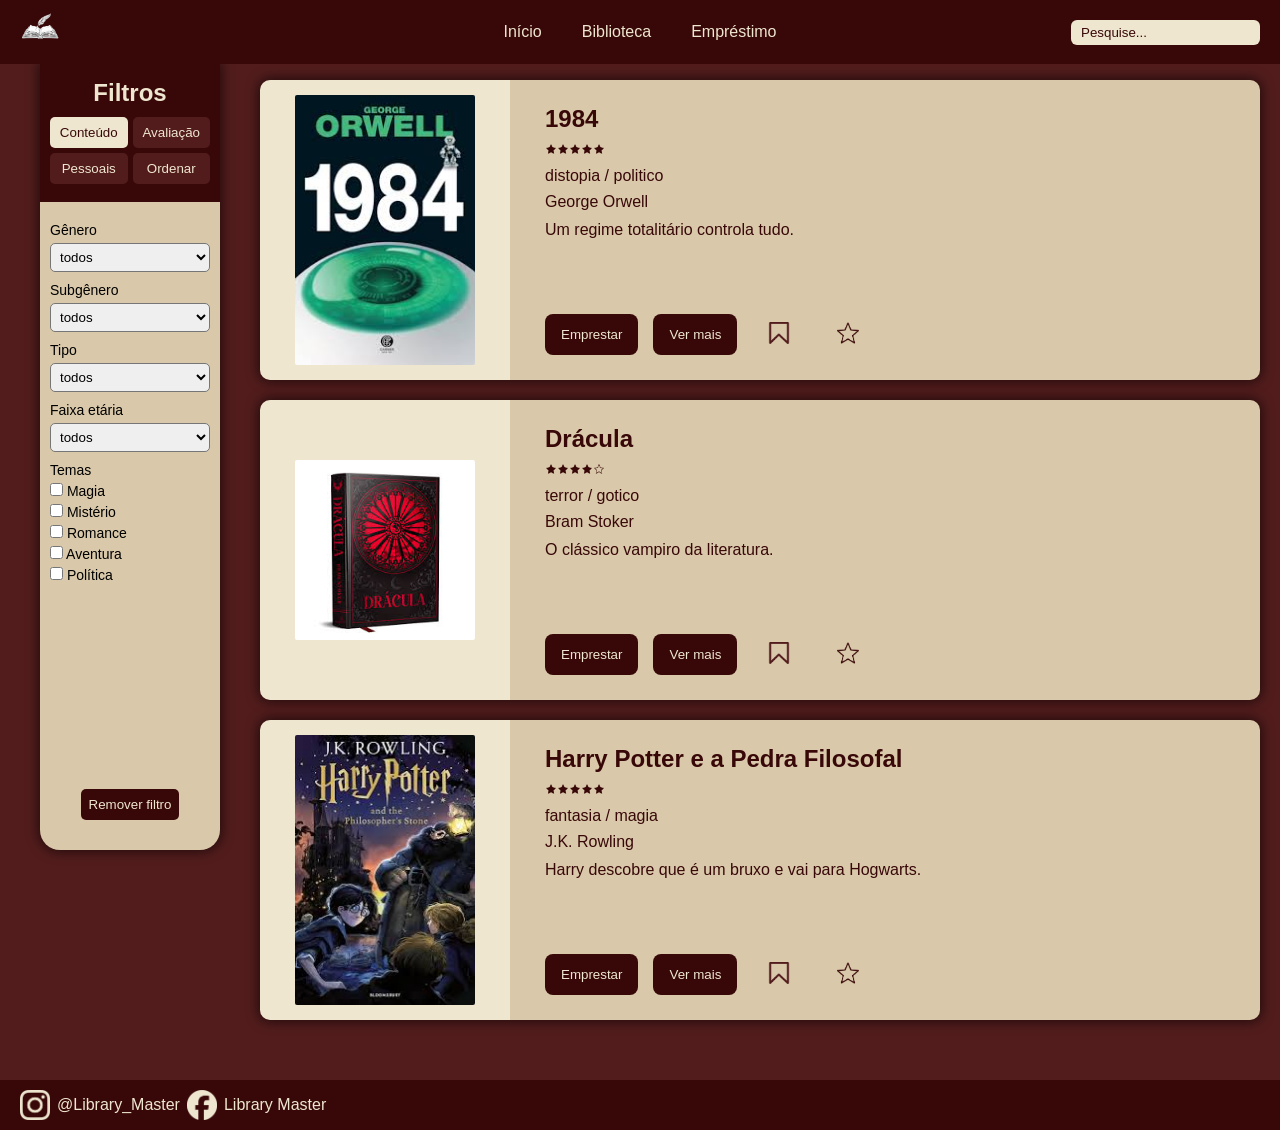
==== biblioteca.html @ 1b99ee67 "ver mais" ====
<!doctype html>
<html lang="pt-br">
  <head>
    <meta charset="UTF-8" />
    <meta name="viewport" content="width=device-width, initial-scale=1.0" />
    <title>Library Master</title>
    <link rel="stylesheet" href="estilo/style.css" />
    <link rel="stylesheet" href="estilo/bib_style.css" />
  </head>
  <body>
    <header id="cab">
      <nav id="hotbar">
        <div>
          <img
            src="imagens/logo_oficial-removebg-preview.png"
            alt="Nossa Logo"
            id="logo"
          />
        </div>
        <div id="menu">
          <a href="index.html">Início</a>
          <a href="biblioteca.html">Biblioteca</a>
          <a href="emprestimo.html">Empréstimo</a>
        </div>

        <input type="search" placeholder="Pesquise..." id="pesq" />
      </nav>
    </header>

    <main>
      <aside id="filter">
        <div id="nav-fil">
          <h2>Filtros</h2>

          <div class="tabs">
            <button class="tab active" data-tab="conteudo">Conteúdo</button>
            <button class="tab" data-tab="avaliacao">Avaliação</button>
            <button class="tab" data-tab="pessoais">Pessoais</button>
            <button class="tab" data-tab="ordenacao">Ordenar</button>
          </div>
        </div>

        <div class="conteudo-abas">
          <!-- CONTEÚDO -->
          <div class="aba active" id="conteudo">
            <label for="filtro" style="color: 380809">Gênero</label>
            <select name="filtro" id="filtro">
              <option value="">todos</option>
              <option value="fantasia">Fantasia</option>
              <option value="ficcao-cientifica">Ficção Científica</option>
              <option value="romance">Romance</option>
              <option value="misterio">Mistério</option>
              <option value="terror">Terror</option>
              <option value="aventura">Aventura</option>
              <option value="drama">Drama</option>
              <option value="suspense">Suspense</option>
              <option value="biografia">Biografia</option>
              <option value="historico">Histórico</option>
              <option value="poesia">Poesia</option>
              <option value="autoajuda">Autoajuda</option>
              <option value="distopia">Distopia</option>
              <option value="acao">Ação</option>
              <option value="infantil">Infantil</option>
              <option value="classicos">Clássicos</option>
            </select>

            <label>Subgênero</label>
            <select id="sgen">
              <option value="">todos</option>
              <option value="magia">Magia</option>
              <option value="politico">Político</option>
              <option value="gotico">Gótico</option>
              <option value="romance">Romance</option>
              <option value="aventura">Aventura</option>
              <option value="suspense">Suspense</option>
              <option value="drama">Drama</option>
            </select>

            <label>Tipo</label>
            <select id="tipo">
              <option value="">todos</option>
              <option value="serie">Série</option>
              <option value="livro unico">Livro único</option>
            </select>

            <label>Faixa etária</label>
            <select id="Fet">
              <option value="">todos</option>
              <option value="infantil">Infantil</option>
              <option value="juvenil">Juvenil</option>
              <option value="adulto">Adulto</option>
            </select>

            <label>Temas</label>
            <div class="checkbox-group" id="tema">
              <label><input type="checkbox" value="magia" /> Magia</label>
              <label><input type="checkbox" value="mistério" /> Mistério</label>
              <label><input type="checkbox" value="romance" /> Romance</label>
              <label><input type="checkbox" value="aventura" /> Aventura</label>
              <label><input type="checkbox" value="politica" /> Política</label>
            </div>
          </div>

          <!-- AVALIAÇÃO -->
          <div class="aba" id="avaliacao">
            <label>Nota mínima</label>
            <select id="nota">
              <option value="0">todos</option>
              <option value="1">1+</option>
              <option value="2">2+</option>
              <option value="3">3+</option>
              <option value="4">4+</option>
            </select>

            <label>Popularidade</label>
            <select id="pop">
              <option value="">padrão</option>
              <option value="popular">Mais populares</option>
              <option value="avaliados">Mais avaliados</option>
            </select>
          </div>

          <!-- PESSOAIS -->
          <div class="aba" id="pessoais">
            <label><input type="checkbox" value="lido" /> Já lidos</label>
            <label><input type="checkbox" value="quero" /> Quero ler</label>
            <label><input type="checkbox" value="lendo" /> Lendo agora</label>
            <label><input type="checkbox" value="favorito" /> Favoritos</label>
          </div>

          <!-- ORDENAÇÃO -->
          <div class="aba" id="ordenacao">
            <label>Ordenar por</label>
            <select id="ord">
              <option value="az">A-Z</option>
              <option value="nota">Maior nota</option>
              <option value="recente">Mais recentes</option>
            </select>
          </div>

          <div id="botoes">
            <button id="dlt">Remover filtro</button>
          </div>
        </div>
      </aside>

      <section id="book">
        <!-- <div class="book">
          <div class="imagem">
            <img
              src="imagens/harrypoter-capa.jpg"
              alt="capa do livro harry potter"
            />
          </div>
          <div class="info">
            <div class="cab-b">
              <h2 class="titulo">Harry Potter e a Pedra Filosofal</h2>
              <div id="stars">
                <img src="imagens/star-cheia-removebg-preview.png" alt="estrela cheia">
                <img src="imagens/star-cheia-removebg-preview.png" alt="estrela cheia">
                <img src="imagens/star-cheia-removebg-preview.png" alt="estrela cheia">
                <img src="imagens/star-cheia-removebg-preview.png" alt="estrela cheia">
                <img src="imagens/star-cheia-removebg-preview.png" alt="estrela cheia">
              </div>
              <p class="genero">Fantasia / Aventura</p>
              <p class="autor">J. R. R. Tolkien</p>
              <p class="sobre">
                Harry Potter vive uma infância difícil com os tios até
                descobrir, aos 11 anos, que é um bruxo. Ao entrar em Hogwarts,
                conhece um mundo cheio de magia, criaturas fantásticas e
                mistérios. Ao lado de seus amigos Ron e Hermione, ele aprende
                feitiços, enfrenta desafios e começa a investigar o segredo da
                Pedra Filosofal, um objeto poderoso cobiçado por forças
                sombrias. Durante essa jornada, Harry também descobre pistas
                sobre seus pais e sobre sua ligação com o terrível Voldemort.
              </p>
            </div>
            <div class="btn-info">
              <button class="emprestar">Emprestar</button>
              <button class="ver-mais">Ver mais</button>
            </div>
          </div>
        </div>

        <div class="book">
          <div class="imagem"></div>
          <div class="info">
            <div class="cab-b">
              <h2 class="titulo"></h2>
              <p class="genero"></p>
              <p class="autor"></p>
              <p class="sobre"></p>
            </div>
            <div class="btn-info">
              <button class="emprestar">Emprestar</button>
              <button class="ver-mais">Ver mais</button>
            </div>
          </div>
        </div>
        
        <div class="book">
          <div class="imagem"></div>
          <div class="info">
            <div class="cab-b">
              <h2 class="titulo"></h2>
              <p class="genero"></p>
              <p class="autor"></p>
              <p class="sobre"></p>
            </div>
            <div class="btn-info">
              <button class="emprestar">Emprestar</button>
              <button class="ver-mais">Ver mais</button>
            </div>
          </div>
        </div>

        <div class="book">
          <div class="imagem"></div>
          <div class="info">
            <div class="cab-b">
              <h2 class="titulo"></h2>
              <p class="genero"></p>
              <p class="autor"></p>
              <p class="sobre"></p>
            </div>
            <div class="btn-info">
              <button class="emprestar">Emprestar</button>
              <button class="ver-mais">Ver mais</button>
            </div>
          </div>
        </div> -->
    
        <!-- div do botão ver mais -->
      </section>
      <div class="vm hidden">
        <div class="espacovm">
  
        </div>
      </div>
    </main>
    <footer id="rod">
      <div id="soc-mid">
        <img
          src="imagens/inst-icon-removebg-preview.png"
          alt="icone instagram"
        />
        <p>@Library_Master</p>
        <img
          src="imagens/face-icon-removebg-preview.png"
          alt="icone facebook"
        />
        <p>Library Master</p>
      </div>
    </footer>
    <script src="JS/script.js"></script>
  </body>
</html>
---- estilo/style.css ----
/* variaveis da paleta de cores*/
:root{
    --fundo: #521C1C;
    --cor2: #380809 ;
    --cor3: #EFE6CF ;
    --cor4: #D9C8A9;
    --fonteprin: 'Open Sans', sans-serif;

}


*{
    padding: 0;
    margin: 0;
    font-family: var(--fonteprin);
    

}

main{
    flex: 1;
}
body{
    background-color: var(--fundo);
    min-height: 100vh;
    display: flex;         
    flex-direction: column; 
    margin: 0;             
}
.hidden{
    display: none;
}

/*rodape e cabeçalho*/
#logo{
    width: 40px;
}

#cab{
    background-color: var(--cor2);

    position: fixed;
    top:0;
    left: 0;
    width: 100%;
    z-index: 1000;
}
#cab #hotbar {
    display: grid;
    grid-template-columns: 1fr auto 1fr;
    align-items: center;
    padding: 10px 20px;

}

#cab #user img{
    width: 35px;
}
#user{
    display: flex;
    align-items: center;
    gap: 8px;
    justify-self: end;
}

#menu{
    display: flex;
    gap: 20px;
    justify-self: center;
}

#cab #hotbar input{
    justify-self: end;
    padding: 5px 10px;
    border-radius: 6px;
    border: none;

    background-color: var(--cor3);
}
#cab #hotbar input::placeholder{
color: var(--cor2);
}

#cab a{
    text-decoration: none; 
    color: var(--cor3); 
    transition: 0.5s;
    padding: 5px 10px;
    border-radius: 5px;
}

#cab a:hover{
    color: var(--cor2);
    background-color: var(--cor3);
}

#rod{
padding: 10px 20px;
color: var(--cor3);
background-color: var(--cor2);
font-family: 'Open Sans';


z-index: 1001;
}
#soc-mid{
    display: flex;
    gap: 7px;
    align-items: center;
}
#rod img{
    width: 30px;
}

/*Area de estilo do inicio*/
#imain{
    flex: 1; /* Faz o main ocupar todo o espaço disponível entre topo e rodapé */
    display: flex;
    flex-direction: column;
    justify-content: center; /* Centraliza verticalmente */
    align-items: center;     /* Centraliza horizontalmente */
    text-align: center;
    padding: 20px;
}
#bv{
    margin-bottom: 80px;
}
#bv h2{
    color: var(--cor3);
    font-size: 48px; /* Tamanho maior como na imagem */
    font-weight: normal;
    margin-bottom: 25px;

}
#bv #cad{
    border: none;
    border-radius: 15px;
    width: auto;
    min-width: 250px;
    height: auto;
    min-height: 45px;
    background-color: var(--cor4);
    font-size: 28px;
    color: var(--cor2);

    cursor: pointer;

    transition: 0.5s;
}
#bv #cad:hover{
    color: var(--cor3);
    background-color: var(--cor2);
}
#frase {
    color: var(--cor3);
}


/*Area de estilo do login*/
#areacad{
    height: 100vh;

    display: flex;
    justify-content: center;
    align-items: center;   
    background-color: var(--fundo);

    animation: fadeIn 0.8s ease forwards;
    opacity: 0;
}
@keyframes fadeIn {
    from {
        opacity: 0;
        transform: translateY(20px); /* começa um pouco abaixo */
    }
    to {
        opacity: 1;
        transform: translateY(0);
    }
}

#login{
    box-shadow: 0 10px 30px rgba(0, 0, 0, 0.508);

    width: 400px;
    height: 300px;

    display: flex;
    flex-direction: column;
    justify-content: center; /* vertical */
    align-items: center;     /* horizontal */
    gap: 10px;

    background-color: rgba(255, 255, 255, 0.151); /* transparência */
    backdrop-filter: blur(20px);
    -webkit-backdrop-filter: blur(20px);
    

    border: 1px solid;
    border-radius: 15px;
    border-color: var(--cor4);
}
#login h2 {
    color: var(--cor3);
    margin-bottom: 10px;
}

#login input{
    background-color: var(--cor3);
    color: var(--cor2);
    width: 80%;
    margin:10px 0;
    padding: 8px;
    border: none;
    border-radius: 8px;

    font-size:15px;
}
#login input[type="submit"]{
    width: 50%;
    cursor: pointer;
    transition: 0.5s;
}
#login input[type="submit"]:hover{
    color: var(--cor3);
    background-color: var(--cor2);
}
#logocad{
    position: absolute;
    top: 40px;
    left: 50%;
    transform: translateX(-50%);
    width: 200px;
}
---- estilo/bib_style.css ----
:root {
  --fundo: #521c1c;
  --cor2: #380809;
  --cor3: #efe6cf;
  --cor4: #d9c8a9;
  --fonteprin: "Open Sans", sans-serif;
  --sombra: 0 10px 30px rgba(0, 0, 0, 0.508);
  --sombra2: 10px 5px 20px 0px rgba(0, 0, 0, 0.508);
  --sombra-l:0px 0px 12px 2px rgba(0, 0, 0, 0.555);
}

main {
  display: flex;
  align-items: flex-start; /* alinha topo com topo */
  gap: 20px; /* espaço entre aside e section */
  padding: 0 20px;

  flex: 1;
}

/*conteiner filtro*/

#filter/*principal/div pai*/ {
  display: flex;
  flex-direction: column;

  background-color: var(--cor4);
  width: 350px;
  height: calc(100vh - 114px);
  margin: 0px 20px;
  border-bottom-left-radius: 20px;
  border-bottom-right-radius: 20px;

  position: sticky;
  top: 64px;

  overflow-y: auto;

  box-shadow: var(--sombra-l);
  z-index: 10;
}

.tabs {
  display: grid;
  grid-template-columns: 1fr 1fr;
  gap: 5px;
  margin-bottom: 15px;
}
#nav-fil {
  background-color: var(--cor2);
  padding: 5px 10px 3px 10px;
  /*padding: 10px(cima) 10px(direita) 10px(baixo) 10px(esquerda);*/
  text-align: center;
}
#nav-fil h2 {
  margin: 10px;
  color: var(--cor3);
  font-family: var(--fonteprin);
}
.tab {
  background: var(--fundo);
  border: none;
  padding: 8px;
  cursor: pointer;
  color: var(--cor3);
  border-radius: 5px;
  transition: 0.5s;
}
.tab:hover {
  background: var(--cor3);
  color: var(--cor2);
}
.tab.active {
  background: var(--cor3);
  color: var(--cor2);
}
.conteudo-abas {
  display: flex;
  flex-direction: column;
  flex: 1; /* Isso faz esse container ocupar todo o espaço restante do #filter */
  padding-bottom: 20px; /* Espaço de segurança no rodapé */
}
.aba {
  display: none;
}
.aba.active {
  display: flex;
  flex-direction: column;
  flex: 1; 
  padding: 10px;
}
label {
  display: block;
  margin-top: 10px;
  font-size: 14px;
}

select {
  width: 100%;
  padding: 5px;
  margin-top: 5px;
  border-radius: 5px;
}

.checkbox-group label {
  display: block;
  margin-top: 5px;
}
#botoes {
  margin-top: auto; 
  display: flex;
  justify-content: center; 
  gap: 15px;
  padding: 10px;
}
#botoes #dlt{
  background: var(--cor2);
  border: none;
  padding: 8px;
  cursor: pointer;
  color: var(--cor3);
  border-radius: 5px;
  transition: 0.5s;
}
#botoes #dlt:hover{
  color: var(--cor2);
  background-color: var(--cor3);
}

/*conteiner do livro*/

#book/*principal/div pai*/ {
  display: flex;
  flex-direction: column;
  gap: 20px;

  margin: auto;

  margin-top: 80px; /* altura do header */
  margin-bottom: 60px; /* altura do footer */
}
.book/*aqui é o conteiner dos livros*/ {
  width: 1000px;
  height: 300px;
  display: flex;
  box-shadow: var(--sombra-l);
  border-radius: 10px;
}
.book img {
  width: 180px;
  border-radius: 2px;
  max-height: 270px;
  transition: 0.2s;
}
.book img:hover{
  transform: scale(1.08);
}
.imagem/*parte da imagem*/ {
  display: flex;

  width: 250px;
  height: 100%;
  background-color: var(--cor3);
  border-bottom-left-radius: 10px;
  border-top-left-radius: 10px;

  flex-direction: column;
  justify-content: center; /* vertical */
  align-items: center; /* horizontal */
}
.info/*parte das infor*/ {
  width: 750px;
  height: 100%;
  display: flex;
  flex-direction: column;

  border-bottom-right-radius: 10px;
  border-top-right-radius: 10px;
  background-color: var(--cor4);
  color: var(--cor2);

  padding: 25px 35px;
  box-sizing: border-box;
  overflow: hidden;
}

.info h2,
.info p {
  margin: 0;
}
.stars img{
    width: 10px;
    margin: 1px;
}
.cab-b {
  display: flex;
  flex-direction: column;
  gap: 8px;
  margin-bottom: 18px;
}
.sobre {
  line-height: 1.4;
  margin-bottom: 5px;

  display: -webkit-box;
  -webkit-line-clamp: 4; /* Número de linhas visíveis antes de cortar */
  -webkit-box-orient: vertical;
  overflow: hidden;
  text-overflow: ellipsis;
}
.btn-info {
  margin-top: auto; /* Isso empurra os botões sempre para o rodapé da div .info */
  display: flex;
  gap: 15px;
  padding-top: 10px;
}

.btn-info button {
  padding: 8px 16px;
  border: none;
  border-radius: 8px;
  cursor: pointer;
  background-color: var(--cor2);
  color: var(--cor3);
  transition: 0.5s;
}
.btn-info button:hover {
  color: var(--cor2);
  background-color: var(--cor3);
}

.btn-info .icons{
background-color: transparent;
transition: 0.2s;
}
.btn-info .icons:hover{
transform: scale(1.2);
background-color: transparent;

}
.icons img{
  width: 22px;
}



/*conteiner do ver mais*/
.vm{
  position: fixed;
  top: 0;
  left: 0;

  width: 100%;
  height: 100%;
  z-index: 2000;

  background: rgba(0,0,0,0.7);
  display: flex;
  justify-content: center;
  align-items: center;
}

.modal-livro{
  background: var(--cor4); /* Usando a cor do seu tema em vez de white */
  color: var(--cor2);
  padding: 30px;
  border-radius: 15px;
  max-width: 600px;
  width: 90%;
  box-shadow: var(--sombra);
  position: relative; /* para o botão fechar se posicionar melhor */
}

.modal-livro img{
  width: 150px;
}

.fechar{
  position: absolute;
  top: 15px;
  right: 15px;
  background: var(--cor2);
  color: var(--cor3);
  border: none;
  padding: 5px 10px;
  border-radius: 5px;
  cursor: pointer;
}

.hidden{
  display: none;
}
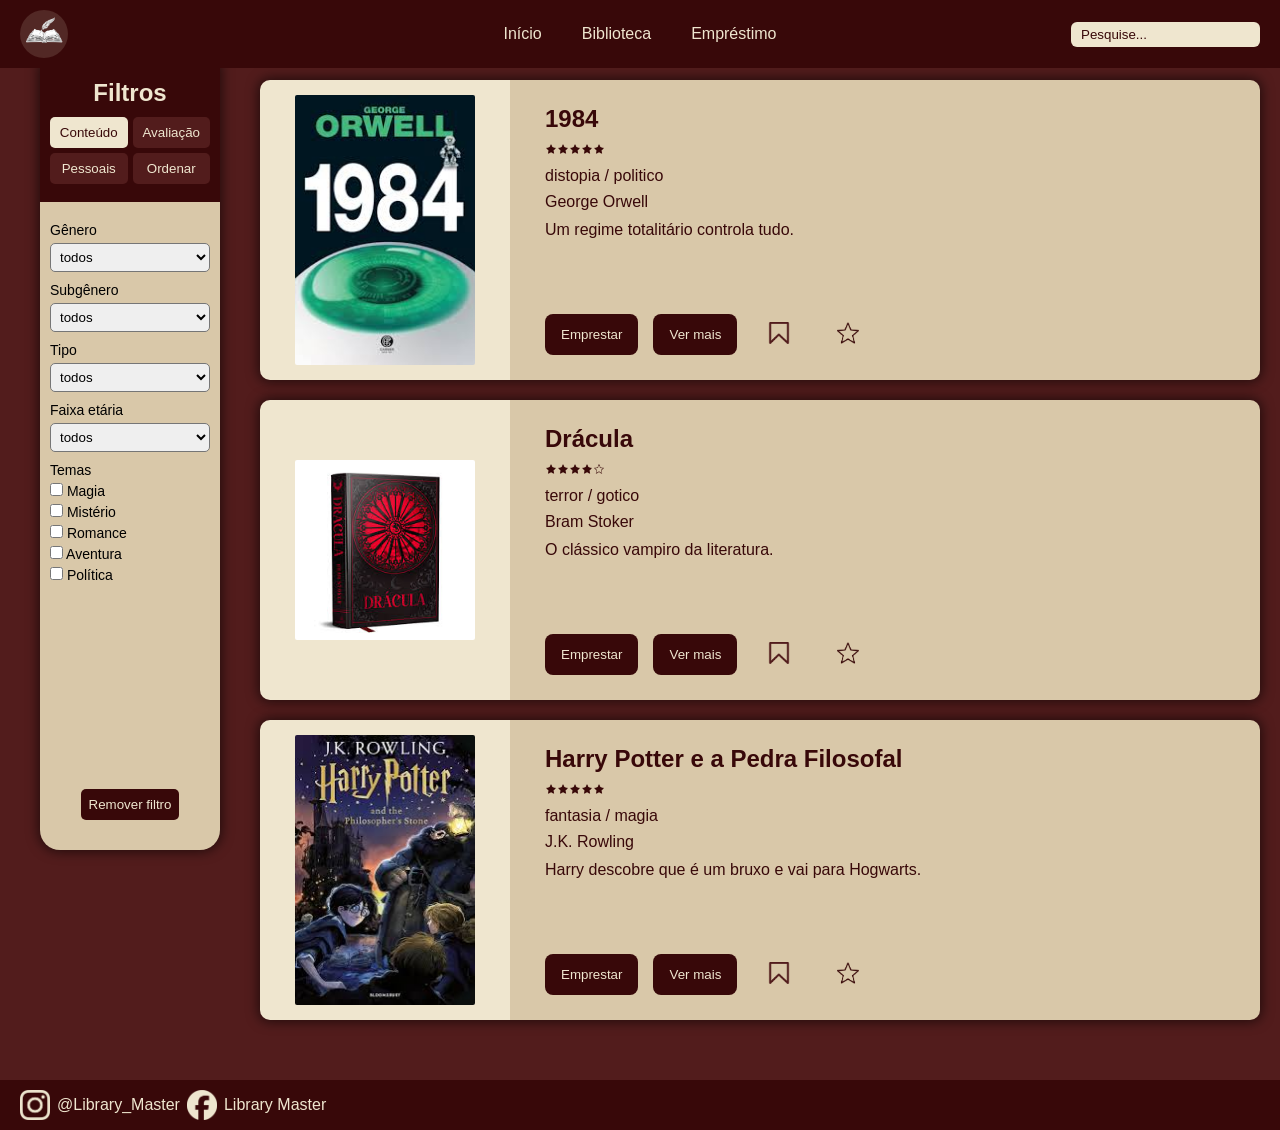
==== commit 45bcdb23: "algumas alteraçoes" ====
--- a/biblioteca.html
+++ b/biblioteca.html
@@ -10,7 +10,7 @@
   <body>
     <header id="cab">
       <nav id="hotbar">
-        <div>
+        <div id="lgesp">
           <img
             src="imagens/logo_oficial-removebg-preview.png"
             alt="Nossa Logo"
--- a/estilo/style.css
+++ b/estilo/style.css
@@ -34,6 +34,18 @@
 /*rodape e cabeçalho*/
 #logo{
     width: 40px;
+}
+#lgesp{
+    width: 48px;
+    height: 48px;
+    
+    background-color: #efe6cf24;
+    border-radius: 100%;
+
+    display: flex;
+    flex-direction: column;
+    justify-content: center; /* vertical */
+    align-items: center;     /* horizontal */
 }
 
 #cab{
--- a/estilo/bib_style.css
+++ b/estilo/bib_style.css
@@ -192,6 +192,7 @@
     width: 10px;
     margin: 1px;
 }
+
 .cab-b {
   display: flex;
   flex-direction: column;
@@ -261,14 +262,20 @@
 }
 
 .modal-livro{
-  background: var(--cor4); /* Usando a cor do seu tema em vez de white */
+  background: var(--cor4); 
   color: var(--cor2);
   padding: 30px;
   border-radius: 15px;
-  max-width: 600px;
-  width: 90%;
+
+  max-width: 900px;
+  min-width: 700px;
+max-height: 600px;
+min-height: 500px;
+
   box-shadow: var(--sombra);
-  position: relative; /* para o botão fechar se posicionar melhor */
+  position: relative; 
+
+  overflow-y: auto;
 }
 
 .modal-livro img{
@@ -283,10 +290,13 @@
   color: var(--cor3);
   border: none;
   padding: 5px 10px;
-  border-radius: 5px;
+  border-radius: 8px;
   cursor: pointer;
+
+  
 }
 
 .hidden{
   display: none;
-}+}
+
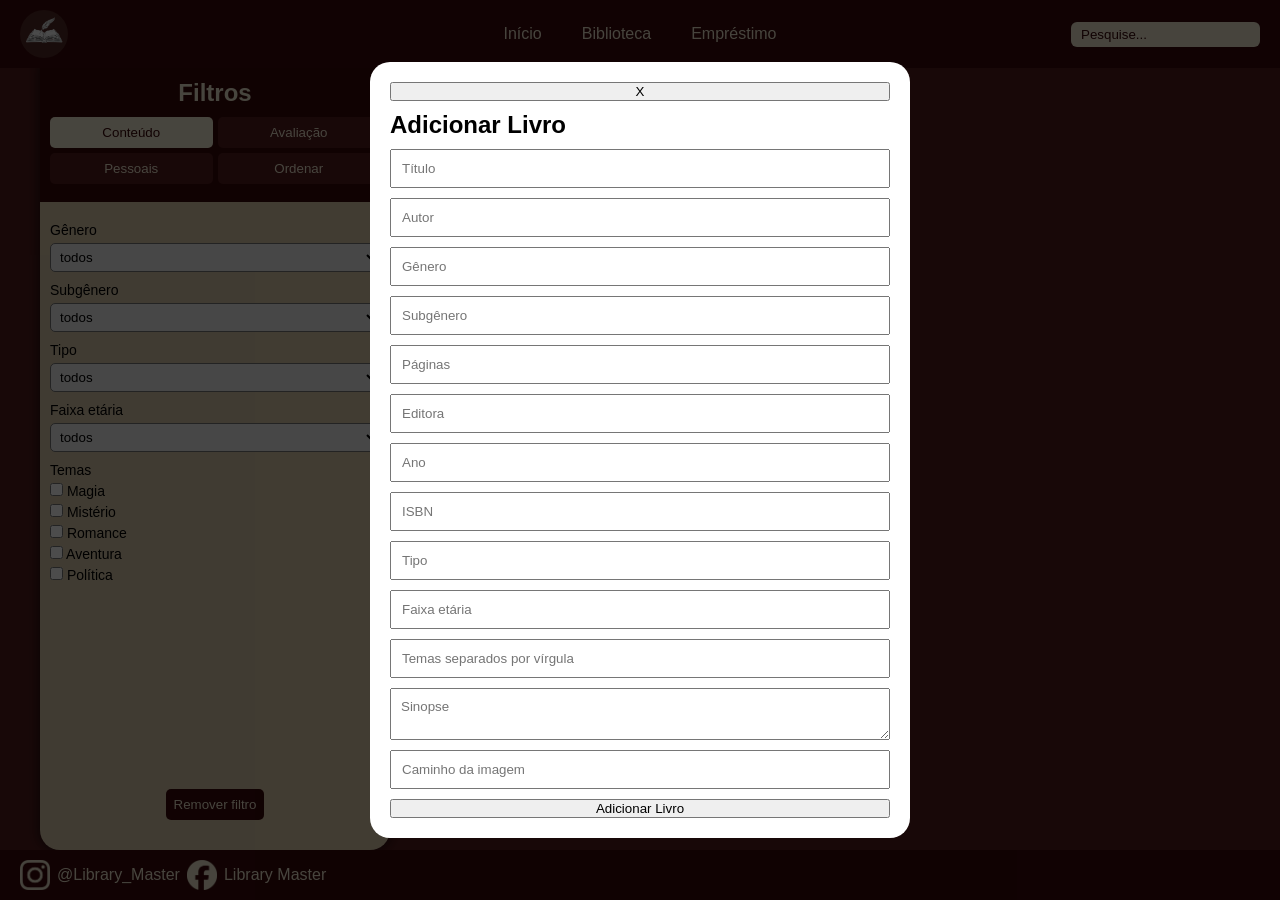
==== commit cf79626d: "muita coisa a ser feita" ====
--- a/biblioteca.html
+++ b/biblioteca.html
@@ -229,14 +229,55 @@
             </div>
           </div>
         </div> -->
-    
+
         <!-- div do botão ver mais -->
       </section>
       <div class="vm hidden">
-        <div class="espacovm">
-  
-        </div>
+        <div class="espacovm"></div>
       </div>
+      <button id="add-book" class="hidden">
+  +
+</button>
+<div id="modalAdd" class="hidden">
+
+  <div class="modal-add-box">
+
+    <button id="fecharAdd" >X</button>
+
+    <h2>Adicionar Livro</h2>
+
+    <input type="text" id="novoTitulo" placeholder="Título">
+    <input type="text" id="novoAutor" placeholder="Autor">
+    <input type="text" id="novoGenero" placeholder="Gênero">
+    <input type="text" id="novoSubgenero" placeholder="Subgênero">
+
+    <input type="number" id="novoPaginas" placeholder="Páginas">
+
+    <input type="text" id="novaEditora" placeholder="Editora">
+
+    <input type="text" id="novoAno" placeholder="Ano">
+
+    <input type="text" id="novoISBN" placeholder="ISBN">
+
+    <input type="text" id="novoTipo" placeholder="Tipo">
+
+    <input type="text" id="novaFaixa" placeholder="Faixa etária">
+
+    <input type="text" id="novoTema" placeholder="Temas separados por vírgula">
+
+    <textarea id="novaSobre"
+    placeholder="Sinopse"></textarea>
+
+    <input type="text" id="novaImagem"
+    placeholder="Caminho da imagem">
+
+    <button id="salvarLivro">
+      Adicionar Livro
+    </button>
+
+  </div>
+
+</div>
     </main>
     <footer id="rod">
       <div id="soc-mid">
--- a/estilo/style.css
+++ b/estilo/style.css
@@ -56,6 +56,8 @@
     left: 0;
     width: 100%;
     z-index: 1000;
+
+
 }
 #cab #hotbar {
     display: grid;
--- a/estilo/bib_style.css
+++ b/estilo/bib_style.css
@@ -261,39 +261,206 @@
   align-items: center;
 }
 
-.modal-livro{
-  background: var(--cor4); 
-  color: var(--cor2);
-  padding: 30px;
+.modal-livro {
+  background: var(--cor3); 
+  color: var(--cor2);
+  padding: 40px;
+  border-radius: 20px;
+  width: 90%;
+  max-width: 900px;
+  max-height: 85vh;
+  overflow-y: auto;
+  position: relative;
+}
+
+.modal-grid {
+  display: grid;
+  grid-template-columns: 250px 1fr;
+  gap: 30px;
+}
+
+.modal-esquerda img {
+  width: 100%;
+  border-radius: 10px;
+  box-shadow: var(--sombra);
+  margin-bottom: 15px;
+}
+
+.meta-info p {
+  font-size: 0.9rem;
+  margin: 5px 0;
+  border-bottom: 1px solid rgba(0,0,0,0.1);
+  padding-bottom: 5px;
+}
+
+.autor-modal {
+  font-style: italic;
+  color: #666;
+  margin-bottom: 10px;
+}
+
+.tag-genero {
+  background: var(--fundo);
+  color: white;
+  padding: 4px 12px;
   border-radius: 15px;
-
-  max-width: 900px;
-  min-width: 700px;
-max-height: 600px;
-min-height: 500px;
-
-  box-shadow: var(--sombra);
-  position: relative; 
-
-  overflow-y: auto;
-}
-
-.modal-livro img{
-  width: 150px;
-}
-
-.fechar{
-  position: absolute;
-  top: 15px;
-  right: 15px;
+  font-size: 0.8rem;
+  text-transform: uppercase;
+}
+
+.sinopse-container {
+  margin: 25px 0;
+}
+
+.comentarios-section {
+  margin-top: 30px;
+  background: var(--cor4);
+  padding: 20px;
+  border-radius: 12px;
+}
+
+.comentario-item {
+  background: white;
+  padding: 10px 15px;
+  border-radius: 8px;
+  margin-bottom: 10px;
+  font-size: 0.9rem;
+  border-left: 4px solid var(--fundo);
+}
+
+.add-comentario input {
+  flex: 1;
+  padding: 10px;
+  border: 1px solid #ccc;
+  border-radius: 5px;
+}
+
+.add-comentario button {
   background: var(--cor2);
-  color: var(--cor3);
+  color: white;
   border: none;
-  padding: 5px 10px;
-  border-radius: 8px;
+  padding: 10px 20px;
+  border-radius: 5px;
   cursor: pointer;
-
-  
+}
+
+.fechar {
+  top: 20px;
+  right: 20px;
+  width: 35px;
+  height: 35px;
+  border-radius: 50%;
+  font-weight: bold;
+  transition: transform 0.2s;
+
+  margin-bottom: 10px;
+}
+
+.fechar:hover {
+  transform: rotate(90deg);
+}
+
+.add-comentario {
+    display: flex;
+    flex-direction: column; /* Empilha no mobile ou telas menores */
+    gap: 10px;
+}
+
+@media (min-width: 600px) {
+    .add-comentario {
+        flex-direction: row; /* Alinha em linha em telas maiores */
+    }
+}
+
+#nova-nota-usuario {
+    padding: 8px;
+    border-radius: 5px;
+    border: 1px solid #ccc;
+    background: white;
+    cursor: pointer;
+}
+
+
+/*conteiner do add/DEL book*/
+
+
+#add-book{
+    position: fixed;
+    right: 30px;
+    bottom: 30px;
+
+    width: 70px;
+    height: 70px;
+
+    border-radius: 50%;
+    border: none;
+
+    font-size: 40px;
+    cursor: pointer;
+    background: #380809;
+    color: white;
+    z-index: 999;
+}
+
+#modalAdd{
+    position: fixed;
+    inset: 0;
+
+    background: rgba(0,0,0,.7);
+
+    display: flex;
+    align-items: center;
+    justify-content: center;
+
+    z-index: 2000;
+}
+
+.modal-add-box{
+    width: 500px;
+    max-height: 90vh;
+
+    overflow-y: auto;
+
+    background: white;
+
+    padding: 20px;
+
+    border-radius: 20px;
+
+    display: flex;
+    flex-direction: column;
+
+    gap: 10px;
+}
+
+.modal-add-box input,
+.modal-add-box textarea{
+    padding: 10px;
+}
+
+.book{
+    position: relative;
+}
+
+.remover-livro{
+    position: absolute;
+
+    right: 15px;
+    bottom: 15px;
+
+    border: none;
+
+    width: 45px;
+    height: 45px;
+
+    border-radius: 50%;
+
+    cursor: pointer;
+
+    font-size: 20px;
+
+    background: crimson;
+    color: white;
 }
 
 .hidden{
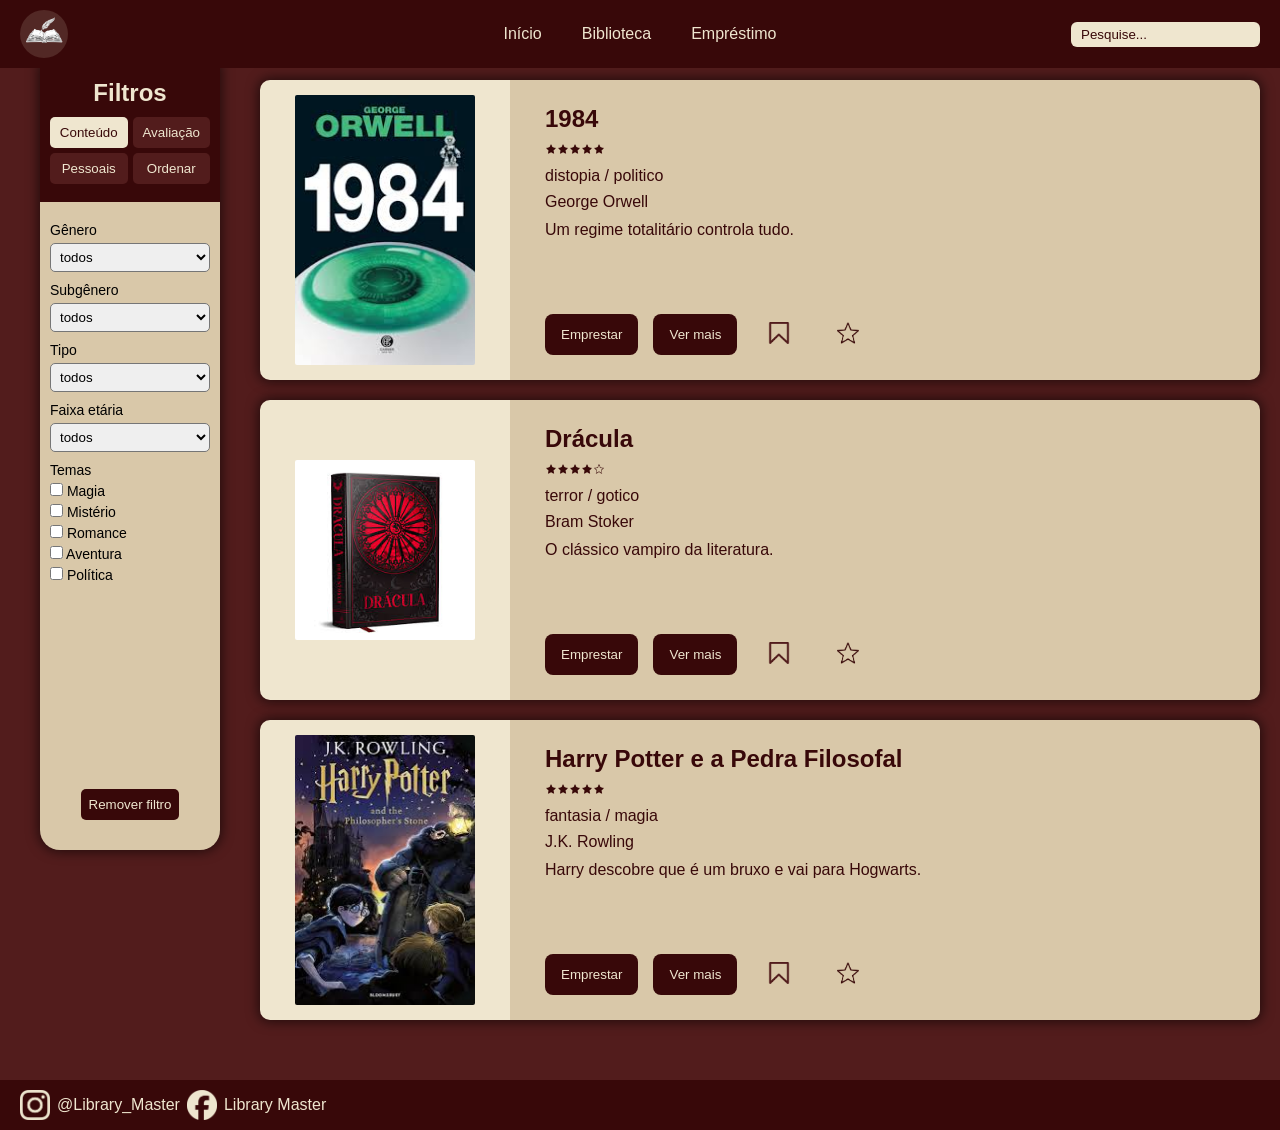
==== commit d27285aa: "eu sei la" ====
--- a/biblioteca.html
+++ b/biblioteca.html
@@ -235,49 +235,71 @@
       <div class="vm hidden">
         <div class="espacovm"></div>
       </div>
-      <button id="add-book" class="hidden">
-  +
-</button>
-<div id="modalAdd" class="hidden">
-
-  <div class="modal-add-box">
-
-    <button id="fecharAdd" >X</button>
-
-    <h2>Adicionar Livro</h2>
-
-    <input type="text" id="novoTitulo" placeholder="Título">
-    <input type="text" id="novoAutor" placeholder="Autor">
-    <input type="text" id="novoGenero" placeholder="Gênero">
-    <input type="text" id="novoSubgenero" placeholder="Subgênero">
-
-    <input type="number" id="novoPaginas" placeholder="Páginas">
-
-    <input type="text" id="novaEditora" placeholder="Editora">
-
-    <input type="text" id="novoAno" placeholder="Ano">
-
-    <input type="text" id="novoISBN" placeholder="ISBN">
-
-    <input type="text" id="novoTipo" placeholder="Tipo">
-
-    <input type="text" id="novaFaixa" placeholder="Faixa etária">
-
-    <input type="text" id="novoTema" placeholder="Temas separados por vírgula">
-
-    <textarea id="novaSobre"
-    placeholder="Sinopse"></textarea>
-
-    <input type="text" id="novaImagem"
-    placeholder="Caminho da imagem">
-
-    <button id="salvarLivro">
-      Adicionar Livro
-    </button>
-
-  </div>
-
-</div>
+      <button id="add-book" class="hidden">+</button>
+      <div class="modal-add-box hidden">
+        <div class="modal-header">
+          <h2>Adicionar Novo Livro</h2>
+          <button id="fecharAdd">&times;</button>
+        </div>
+
+        <div class="form-grid">
+          <div class="field full">
+            <input type="text" id="novoTitulo" placeholder="Título do Livro" />
+          </div>
+
+          <div class="field">
+            <input type="text" id="novoAutor" placeholder="Autor" />
+          </div>
+          <div class="field">
+            <input type="text" id="novaEditora" placeholder="Editora" />
+          </div>
+
+          <div class="field">
+            <input type="text" id="novoGenero" placeholder="Gênero" />
+          </div>
+          <div class="field">
+            <input type="text" id="novoSubgenero" placeholder="Subgênero" />
+          </div>
+
+          <div class="field-triple">
+            <input type="number" id="novoPaginas" placeholder="Páginas" />
+            <input type="text" id="novoAno" placeholder="Ano" />
+            <input type="text" id="novoISBN" placeholder="ISBN" />
+          </div>
+
+          <div class="field">
+            <input type="text" id="novoTipo" placeholder="Tipo (Ex: Série)" />
+          </div>
+          <div class="field">
+            <input type="text" id="novaFaixa" placeholder="Faixa Etária" />
+          </div>
+
+          <div class="field full">
+            <input
+              type="text"
+              id="novoTema"
+              placeholder="Temas (separe por vírgula)"
+            />
+          </div>
+
+          <div class="field full">
+            <textarea
+              id="novaSobre"
+              placeholder="Sinopse / Resumo do livro"
+            ></textarea>
+          </div>
+
+          <div class="field full">
+            <input
+              type="text"
+              id="novaImagem"
+              placeholder="URL da Imagem da Capa"
+            />
+          </div>
+        </div>
+
+        <button id="salvarLivro">Salvar na Biblioteca</button>
+      </div>
     </main>
     <footer id="rod">
       <div id="soc-mid">
--- a/estilo/style.css
+++ b/estilo/style.css
@@ -230,12 +230,12 @@
 
     font-size:15px;
 }
-#login input[type="submit"]{
+#login input[type="button"]{
     width: 50%;
     cursor: pointer;
     transition: 0.5s;
 }
-#login input[type="submit"]:hover{
+#login input[type="button"]:hover{
     color: var(--cor3);
     background-color: var(--cor2);
 }
--- a/estilo/bib_style.css
+++ b/estilo/bib_style.css
@@ -146,6 +146,16 @@
   box-shadow: var(--sombra-l);
   border-radius: 10px;
 }
+
+.book {
+  transition: transform 0.3s ease, box-shadow 0.3s ease;
+}
+
+.book:hover {
+  box-shadow: 0 15px 35px rgba(0, 0, 0, 0.3);
+  transform: translateY(-2px);
+}
+
 .book img {
   width: 180px;
   border-radius: 2px;
@@ -351,13 +361,15 @@
   height: 35px;
   border-radius: 50%;
   font-weight: bold;
-  transition: transform 0.2s;
-
+  transition: transform 0.4s;
   margin-bottom: 10px;
+
+  background-color: var(--cor2);
+  color: var(--cor3);
 }
 
 .fechar:hover {
-  transform: rotate(90deg);
+  transform: scale(1.15);
 }
 
 .add-comentario {
@@ -402,40 +414,113 @@
     z-index: 999;
 }
 
-#modalAdd{
+#modalAdd {
     position: fixed;
-    inset: 0;
-
-    background: rgba(0,0,0,.7);
-
+    inset: 0; /* Isso cobre a tela toda */
+    background: rgba(0, 0, 0, 0.75);
+    display: flex;
+    align-items: center;    /* Centraliza verticalmente */
+    justify-content: center; /* Centraliza horizontalmente */
+    z-index: 3000;
+    padding: 20px; 
+}
+
+/* Container do Modal */
+.modal-add-box {
+    background: var(--cor3);
+    width: 100%;
+    max-width: 700px; /* Largura ideal para o formulário em duas colunas */
+    max-height: 90vh; /* Não deixa o modal ser maior que a altura da tela */
+    overflow-y: auto; /* Adiciona scroll interno se o formulário for longo */
+    border-radius: 20px;
+    padding: 30px;
+    box-shadow: 0 10px 30px rgba(0,0,0,0.5);
+    position: relative;
+    display: flex;
+    flex-direction: column;
+}
+.modal-header {
+    display: flex;
+    justify-content: space-between;
+    align-items: center;
+    margin-bottom: 20px;
+    border-bottom: 2px solid var(--fundo);
+    padding-bottom: 10px;
+        width: 100%;
+
+}
+
+.modal-header h2 {
+    color: var(--cor2);
+    margin: 0;
+}
+
+
+#fecharAdd {
+    /* Garanta que ele não tenha position: absolute se estiver quebrando o layout */
+    cursor: pointer;
+    background: var(--cor2);
+    color: white;
+    border: none;
+    width: 35px;
+    height: 35px;
+    border-radius: 50%;
+    font-size: 20px;
     display: flex;
     align-items: center;
     justify-content: center;
-
-    z-index: 2000;
-}
-
-.modal-add-box{
-    width: 500px;
-    max-height: 90vh;
-
-    overflow-y: auto;
-
+    flex-shrink: 0; /* Impede o botão de esmagar */
+}
+/* Grid do Formulário */
+.form-grid {
+    display: grid;
+    grid-template-columns: 1fr 1fr; /* Duas colunas iguais */
+    gap: 15px;
+    width: 100%;
+}
+
+.field.full { grid-column: span 2; }
+
+.field-triple {
+    grid-column: span 2;
+    display: grid;
+    grid-template-columns: 1fr 1fr 1fr;
+    gap: 10px;
+}
+
+.modal-add-box input, 
+.modal-add-box textarea {
+    width: 100%;
+    padding: 12px;
+    border: 1px solid var(--cor4);
+    border-radius: 8px;
     background: white;
-
-    padding: 20px;
-
-    border-radius: 20px;
-
-    display: flex;
-    flex-direction: column;
-
-    gap: 10px;
-}
-
-.modal-add-box input,
-.modal-add-box textarea{
-    padding: 10px;
+    font-family: var(--fonteprin);
+    box-sizing: border-box; /* Evita que o input saia da caixa */
+}
+
+.modal-add-box textarea {
+    height: 100px;
+    resize: none;
+}
+
+/* Estilo do Botão Salvar */
+#salvarLivro {
+    margin-top: 25px;
+    background: var(--cor2);
+    color: var(--cor3);
+    border: none;
+    padding: 15px;
+    border-radius: 10px;
+    font-weight: bold;
+    font-size: 16px;
+    cursor: pointer;
+    transition: 0.3s;
+}
+
+#salvarLivro:hover {
+    background: var(--fundo);
+    transform: scale(1.02);
 }
 
 .book{
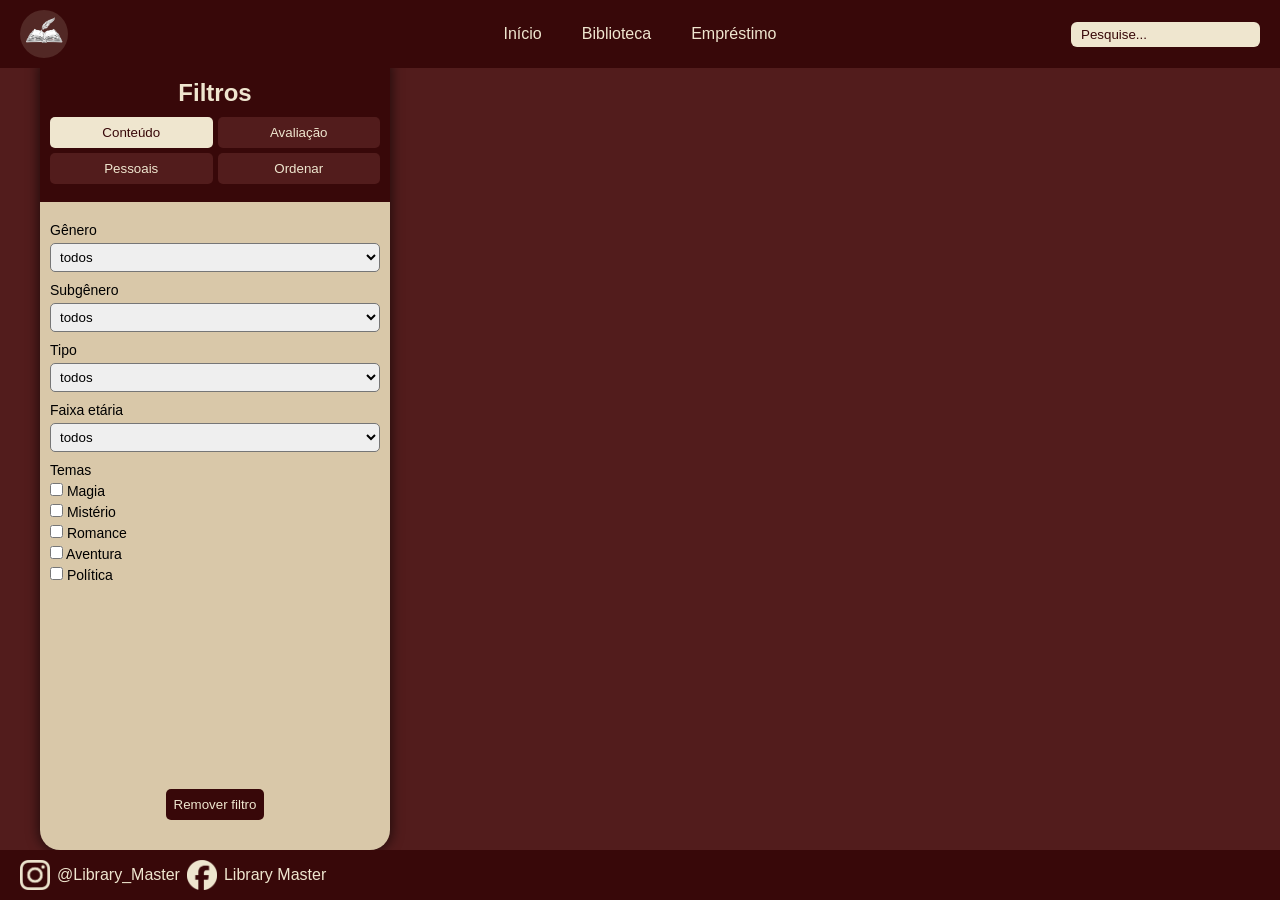
==== commit 3fe7168d: "organizado" ====
--- a/biblioteca.html
+++ b/biblioteca.html
@@ -4,6 +4,9 @@
     <meta charset="UTF-8" />
     <meta name="viewport" content="width=device-width, initial-scale=1.0" />
     <title>Library Master</title>
+    <link rel="stylesheet" href="estilo/footer.css" />
+    <link rel="stylesheet" href="estilo/hotbar.css" />
+
     <link rel="stylesheet" href="estilo/style.css" />
     <link rel="stylesheet" href="estilo/bib_style.css" />
   </head>
@@ -145,91 +148,6 @@
       </aside>
 
       <section id="book">
-        <!-- <div class="book">
-          <div class="imagem">
-            <img
-              src="imagens/harrypoter-capa.jpg"
-              alt="capa do livro harry potter"
-            />
-          </div>
-          <div class="info">
-            <div class="cab-b">
-              <h2 class="titulo">Harry Potter e a Pedra Filosofal</h2>
-              <div id="stars">
-                <img src="imagens/star-cheia-removebg-preview.png" alt="estrela cheia">
-                <img src="imagens/star-cheia-removebg-preview.png" alt="estrela cheia">
-                <img src="imagens/star-cheia-removebg-preview.png" alt="estrela cheia">
-                <img src="imagens/star-cheia-removebg-preview.png" alt="estrela cheia">
-                <img src="imagens/star-cheia-removebg-preview.png" alt="estrela cheia">
-              </div>
-              <p class="genero">Fantasia / Aventura</p>
-              <p class="autor">J. R. R. Tolkien</p>
-              <p class="sobre">
-                Harry Potter vive uma infância difícil com os tios até
-                descobrir, aos 11 anos, que é um bruxo. Ao entrar em Hogwarts,
-                conhece um mundo cheio de magia, criaturas fantásticas e
-                mistérios. Ao lado de seus amigos Ron e Hermione, ele aprende
-                feitiços, enfrenta desafios e começa a investigar o segredo da
-                Pedra Filosofal, um objeto poderoso cobiçado por forças
-                sombrias. Durante essa jornada, Harry também descobre pistas
-                sobre seus pais e sobre sua ligação com o terrível Voldemort.
-              </p>
-            </div>
-            <div class="btn-info">
-              <button class="emprestar">Emprestar</button>
-              <button class="ver-mais">Ver mais</button>
-            </div>
-          </div>
-        </div>
-
-        <div class="book">
-          <div class="imagem"></div>
-          <div class="info">
-            <div class="cab-b">
-              <h2 class="titulo"></h2>
-              <p class="genero"></p>
-              <p class="autor"></p>
-              <p class="sobre"></p>
-            </div>
-            <div class="btn-info">
-              <button class="emprestar">Emprestar</button>
-              <button class="ver-mais">Ver mais</button>
-            </div>
-          </div>
-        </div>
-        
-        <div class="book">
-          <div class="imagem"></div>
-          <div class="info">
-            <div class="cab-b">
-              <h2 class="titulo"></h2>
-              <p class="genero"></p>
-              <p class="autor"></p>
-              <p class="sobre"></p>
-            </div>
-            <div class="btn-info">
-              <button class="emprestar">Emprestar</button>
-              <button class="ver-mais">Ver mais</button>
-            </div>
-          </div>
-        </div>
-
-        <div class="book">
-          <div class="imagem"></div>
-          <div class="info">
-            <div class="cab-b">
-              <h2 class="titulo"></h2>
-              <p class="genero"></p>
-              <p class="autor"></p>
-              <p class="sobre"></p>
-            </div>
-            <div class="btn-info">
-              <button class="emprestar">Emprestar</button>
-              <button class="ver-mais">Ver mais</button>
-            </div>
-          </div>
-        </div> -->
-
         <!-- div do botão ver mais -->
       </section>
       <div class="vm hidden">
@@ -315,6 +233,10 @@
         <p>Library Master</p>
       </div>
     </footer>
-    <script src="JS/script.js"></script>
+
+    <script src="JS/livros.js"></script>
+    <script src="JS/storage.js"></script>
+    <script src="JS/modal.js"></script>
+    <script src="JS/biblioteca.js"></script>
   </body>
 </html>
--- a/estilo/footer.css
+++ b/estilo/footer.css
@@ -0,0 +1,27 @@
+:root {
+  --fundo: #521c1c;
+  --cor2: #380809;
+  --cor3: #efe6cf;
+  --cor4: #d9c8a9;
+  --fonteprin: "Open Sans", sans-serif;
+  --sombra: 0 10px 30px rgba(0, 0, 0, 0.508);
+  --sombra2: 10px 5px 20px 0px rgba(0, 0, 0, 0.508);
+  --sombra-l: 0px 0px 12px 2px rgba(0, 0, 0, 0.555);
+}
+
+#rod {
+  padding: 10px 20px;
+  color: var(--cor3);
+  background-color: var(--cor2);
+  font-family: "Open Sans";
+
+  z-index: 1001;
+}
+#soc-mid {
+  display: flex;
+  gap: 7px;
+  align-items: center;
+}
+#rod img {
+  width: 30px;
+}
--- a/estilo/hotbar.css
+++ b/estilo/hotbar.css
@@ -0,0 +1,84 @@
+:root {
+  --fundo: #521c1c;
+  --cor2: #380809;
+  --cor3: #efe6cf;
+  --cor4: #d9c8a9;
+  --fonteprin: "Open Sans", sans-serif;
+  --sombra: 0 10px 30px rgba(0, 0, 0, 0.508);
+  --sombra2: 10px 5px 20px 0px rgba(0, 0, 0, 0.508);
+  --sombra-l: 0px 0px 12px 2px rgba(0, 0, 0, 0.555);
+}
+
+/*rodape e cabeçalho*/
+#logo {
+  width: 40px;
+}
+#lgesp {
+  width: 48px;
+  height: 48px;
+
+  background-color: #efe6cf24;
+  border-radius: 100%;
+
+  display: flex;
+  flex-direction: column;
+  justify-content: center; /* vertical */
+  align-items: center; /* horizontal */
+}
+
+#cab {
+  background-color: var(--cor2);
+
+  position: fixed;
+  top: 0;
+  left: 0;
+  width: 100%;
+  z-index: 1000;
+}
+#cab #hotbar {
+  display: grid;
+  grid-template-columns: 1fr auto 1fr;
+  align-items: center;
+  padding: 10px 20px;
+}
+
+#cab #user img {
+  width: 35px;
+}
+#user {
+  display: flex;
+  align-items: center;
+  gap: 8px;
+  justify-self: end;
+}
+
+#menu {
+  display: flex;
+  gap: 20px;
+  justify-self: center;
+}
+
+#cab #hotbar input {
+  justify-self: end;
+  padding: 5px 10px;
+  border-radius: 6px;
+  border: none;
+
+  background-color: var(--cor3);
+}
+#cab #hotbar input::placeholder {
+  color: var(--cor2);
+}
+
+#cab a {
+  text-decoration: none;
+  color: var(--cor3);
+  transition: 0.5s;
+  padding: 5px 10px;
+  border-radius: 5px;
+}
+
+#cab a:hover {
+  color: var(--cor2);
+  background-color: var(--cor3);
+}
--- a/estilo/style.css
+++ b/estilo/style.css
@@ -1,248 +1,146 @@
 /* variaveis da paleta de cores*/
-:root{
-    --fundo: #521C1C;
-    --cor2: #380809 ;
-    --cor3: #EFE6CF ;
-    --cor4: #D9C8A9;
-    --fonteprin: 'Open Sans', sans-serif;
-
+:root {
+  --fundo: #521c1c;
+  --cor2: #380809;
+  --cor3: #efe6cf;
+  --cor4: #d9c8a9;
+  --fonteprin: "Open Sans", sans-serif;
 }
 
-
-*{
-    padding: 0;
-    margin: 0;
-    font-family: var(--fonteprin);
-    
-
+* {
+  padding: 0;
+  margin: 0;
+  font-family: var(--fonteprin);
 }
 
-main{
-    flex: 1;
+main {
+  flex: 1;
 }
-body{
-    background-color: var(--fundo);
-    min-height: 100vh;
-    display: flex;         
-    flex-direction: column; 
-    margin: 0;             
+body {
+  background-color: var(--fundo);
+  min-height: 100vh;
+  display: flex;
+  flex-direction: column;
+  margin: 0;
 }
-.hidden{
-    display: none;
-}
-
-/*rodape e cabeçalho*/
-#logo{
-    width: 40px;
-}
-#lgesp{
-    width: 48px;
-    height: 48px;
-    
-    background-color: #efe6cf24;
-    border-radius: 100%;
-
-    display: flex;
-    flex-direction: column;
-    justify-content: center; /* vertical */
-    align-items: center;     /* horizontal */
-}
-
-#cab{
-    background-color: var(--cor2);
-
-    position: fixed;
-    top:0;
-    left: 0;
-    width: 100%;
-    z-index: 1000;
-
-
-}
-#cab #hotbar {
-    display: grid;
-    grid-template-columns: 1fr auto 1fr;
-    align-items: center;
-    padding: 10px 20px;
-
-}
-
-#cab #user img{
-    width: 35px;
-}
-#user{
-    display: flex;
-    align-items: center;
-    gap: 8px;
-    justify-self: end;
-}
-
-#menu{
-    display: flex;
-    gap: 20px;
-    justify-self: center;
-}
-
-#cab #hotbar input{
-    justify-self: end;
-    padding: 5px 10px;
-    border-radius: 6px;
-    border: none;
-
-    background-color: var(--cor3);
-}
-#cab #hotbar input::placeholder{
-color: var(--cor2);
-}
-
-#cab a{
-    text-decoration: none; 
-    color: var(--cor3); 
-    transition: 0.5s;
-    padding: 5px 10px;
-    border-radius: 5px;
-}
-
-#cab a:hover{
-    color: var(--cor2);
-    background-color: var(--cor3);
-}
-
-#rod{
-padding: 10px 20px;
-color: var(--cor3);
-background-color: var(--cor2);
-font-family: 'Open Sans';
-
-
-z-index: 1001;
-}
-#soc-mid{
-    display: flex;
-    gap: 7px;
-    align-items: center;
-}
-#rod img{
-    width: 30px;
+.hidden {
+  display: none;
 }
 
 /*Area de estilo do inicio*/
-#imain{
-    flex: 1; /* Faz o main ocupar todo o espaço disponível entre topo e rodapé */
-    display: flex;
-    flex-direction: column;
-    justify-content: center; /* Centraliza verticalmente */
-    align-items: center;     /* Centraliza horizontalmente */
-    text-align: center;
-    padding: 20px;
+#imain {
+  flex: 1; /* Faz o main ocupar todo o espaço disponível entre topo e rodapé */
+  display: flex;
+  flex-direction: column;
+  justify-content: center; /* Centraliza verticalmente */
+  align-items: center; /* Centraliza horizontalmente */
+  text-align: center;
+  padding: 20px;
 }
-#bv{
-    margin-bottom: 80px;
+#bv {
+  margin-bottom: 80px;
 }
-#bv h2{
-    color: var(--cor3);
-    font-size: 48px; /* Tamanho maior como na imagem */
-    font-weight: normal;
-    margin-bottom: 25px;
+#bv h2 {
+  color: var(--cor3);
+  font-size: 48px; /* Tamanho maior como na imagem */
+  font-weight: normal;
+  margin-bottom: 25px;
+}
+#bv #cad {
+  border: none;
+  border-radius: 15px;
+  width: auto;
+  min-width: 250px;
+  height: auto;
+  min-height: 45px;
+  background-color: var(--cor4);
+  font-size: 28px;
+  color: var(--cor2);
 
+  cursor: pointer;
+
+  transition: 0.5s;
 }
-#bv #cad{
-    border: none;
-    border-radius: 15px;
-    width: auto;
-    min-width: 250px;
-    height: auto;
-    min-height: 45px;
-    background-color: var(--cor4);
-    font-size: 28px;
-    color: var(--cor2);
-
-    cursor: pointer;
-
-    transition: 0.5s;
-}
-#bv #cad:hover{
-    color: var(--cor3);
-    background-color: var(--cor2);
+#bv #cad:hover {
+  color: var(--cor3);
+  background-color: var(--cor2);
 }
 #frase {
-    color: var(--cor3);
+  color: var(--cor3);
 }
 
+/*Area de estilo do login*/
+#areacad {
+  height: 100vh;
 
-/*Area de estilo do login*/
-#areacad{
-    height: 100vh;
+  display: flex;
+  justify-content: center;
+  align-items: center;
+  background-color: var(--fundo);
 
-    display: flex;
-    justify-content: center;
-    align-items: center;   
-    background-color: var(--fundo);
-
-    animation: fadeIn 0.8s ease forwards;
-    opacity: 0;
+  animation: fadeIn 0.8s ease forwards;
+  opacity: 0;
 }
 @keyframes fadeIn {
-    from {
-        opacity: 0;
-        transform: translateY(20px); /* começa um pouco abaixo */
-    }
-    to {
-        opacity: 1;
-        transform: translateY(0);
-    }
+  from {
+    opacity: 0;
+    transform: translateY(20px); /* começa um pouco abaixo */
+  }
+  to {
+    opacity: 1;
+    transform: translateY(0);
+  }
 }
 
-#login{
-    box-shadow: 0 10px 30px rgba(0, 0, 0, 0.508);
+#login {
+  box-shadow: 0 10px 30px rgba(0, 0, 0, 0.508);
 
-    width: 400px;
-    height: 300px;
+  width: 400px;
+  height: 300px;
 
-    display: flex;
-    flex-direction: column;
-    justify-content: center; /* vertical */
-    align-items: center;     /* horizontal */
-    gap: 10px;
+  display: flex;
+  flex-direction: column;
+  justify-content: center; /* vertical */
+  align-items: center; /* horizontal */
+  gap: 10px;
 
-    background-color: rgba(255, 255, 255, 0.151); /* transparência */
-    backdrop-filter: blur(20px);
-    -webkit-backdrop-filter: blur(20px);
-    
+  background-color: rgba(255, 255, 255, 0.151); /* transparência */
+  backdrop-filter: blur(20px);
+  -webkit-backdrop-filter: blur(20px);
 
-    border: 1px solid;
-    border-radius: 15px;
-    border-color: var(--cor4);
+  border: 1px solid;
+  border-radius: 15px;
+  border-color: var(--cor4);
 }
 #login h2 {
-    color: var(--cor3);
-    margin-bottom: 10px;
+  color: var(--cor3);
+  margin-bottom: 10px;
 }
 
-#login input{
-    background-color: var(--cor3);
-    color: var(--cor2);
-    width: 80%;
-    margin:10px 0;
-    padding: 8px;
-    border: none;
-    border-radius: 8px;
+#login input {
+  background-color: var(--cor3);
+  color: var(--cor2);
+  width: 80%;
+  margin: 10px 0;
+  padding: 8px;
+  border: none;
+  border-radius: 8px;
 
-    font-size:15px;
+  font-size: 15px;
 }
-#login input[type="button"]{
-    width: 50%;
-    cursor: pointer;
-    transition: 0.5s;
+#login input[type="button"] {
+  width: 50%;
+  cursor: pointer;
+  transition: 0.5s;
 }
-#login input[type="button"]:hover{
-    color: var(--cor3);
-    background-color: var(--cor2);
+#login input[type="button"]:hover {
+  color: var(--cor3);
+  background-color: var(--cor2);
 }
-#logocad{
-    position: absolute;
-    top: 40px;
-    left: 50%;
-    transform: translateX(-50%);
-    width: 200px;
-}+#logocad {
+  position: absolute;
+  top: 40px;
+  left: 50%;
+  transform: translateX(-50%);
+  width: 200px;
+}
--- a/estilo/bib_style.css
+++ b/estilo/bib_style.css
@@ -6,7 +6,7 @@
   --fonteprin: "Open Sans", sans-serif;
   --sombra: 0 10px 30px rgba(0, 0, 0, 0.508);
   --sombra2: 10px 5px 20px 0px rgba(0, 0, 0, 0.508);
-  --sombra-l:0px 0px 12px 2px rgba(0, 0, 0, 0.555);
+  --sombra-l: 0px 0px 12px 2px rgba(0, 0, 0, 0.555);
 }
 
 main {
@@ -86,7 +86,7 @@
 .aba.active {
   display: flex;
   flex-direction: column;
-  flex: 1; 
+  flex: 1;
   padding: 10px;
 }
 label {
@@ -107,13 +107,13 @@
   margin-top: 5px;
 }
 #botoes {
-  margin-top: auto; 
-  display: flex;
-  justify-content: center; 
+  margin-top: auto;
+  display: flex;
+  justify-content: center;
   gap: 15px;
   padding: 10px;
 }
-#botoes #dlt{
+#botoes #dlt {
   background: var(--cor2);
   border: none;
   padding: 8px;
@@ -122,7 +122,7 @@
   border-radius: 5px;
   transition: 0.5s;
 }
-#botoes #dlt:hover{
+#botoes #dlt:hover {
   color: var(--cor2);
   background-color: var(--cor3);
 }
@@ -148,7 +148,9 @@
 }
 
 .book {
-  transition: transform 0.3s ease, box-shadow 0.3s ease;
+  transition:
+    transform 0.3s ease,
+    box-shadow 0.3s ease;
 }
 
 .book:hover {
@@ -162,7 +164,7 @@
   max-height: 270px;
   transition: 0.2s;
 }
-.book img:hover{
+.book img:hover {
   transform: scale(1.08);
 }
 .imagem/*parte da imagem*/ {
@@ -198,9 +200,9 @@
 .info p {
   margin: 0;
 }
-.stars img{
-    width: 10px;
-    margin: 1px;
+.stars img {
+  width: 10px;
+  margin: 1px;
 }
 
 .cab-b {
@@ -240,23 +242,20 @@
   background-color: var(--cor3);
 }
 
-.btn-info .icons{
-background-color: transparent;
-transition: 0.2s;
-}
-.btn-info .icons:hover{
-transform: scale(1.2);
-background-color: transparent;
-
-}
-.icons img{
+.btn-info .icons {
+  background-color: transparent;
+  transition: 0.2s;
+}
+.btn-info .icons:hover {
+  transform: scale(1.2);
+  background-color: transparent;
+}
+.icons img {
   width: 22px;
 }
 
-
-
 /*conteiner do ver mais*/
-.vm{
+.vm {
   position: fixed;
   top: 0;
   left: 0;
@@ -265,14 +264,14 @@
   height: 100%;
   z-index: 2000;
 
-  background: rgba(0,0,0,0.7);
+  background: rgba(0, 0, 0, 0.7);
   display: flex;
   justify-content: center;
   align-items: center;
 }
 
 .modal-livro {
-  background: var(--cor3); 
+  background: var(--cor3);
   color: var(--cor2);
   padding: 40px;
   border-radius: 20px;
@@ -299,7 +298,7 @@
 .meta-info p {
   font-size: 0.9rem;
   margin: 5px 0;
-  border-bottom: 1px solid rgba(0,0,0,0.1);
+  border-bottom: 1px solid rgba(0, 0, 0, 0.1);
   padding-bottom: 5px;
 }
 
@@ -373,182 +372,179 @@
 }
 
 .add-comentario {
-    display: flex;
-    flex-direction: column; /* Empilha no mobile ou telas menores */
-    gap: 10px;
+  display: flex;
+  flex-direction: column; /* Empilha no mobile ou telas menores */
+  gap: 10px;
 }
 
 @media (min-width: 600px) {
-    .add-comentario {
-        flex-direction: row; /* Alinha em linha em telas maiores */
-    }
+  .add-comentario {
+    flex-direction: row; /* Alinha em linha em telas maiores */
+  }
 }
 
 #nova-nota-usuario {
-    padding: 8px;
-    border-radius: 5px;
-    border: 1px solid #ccc;
-    background: white;
-    cursor: pointer;
-}
-
+  padding: 8px;
+  border-radius: 5px;
+  border: 1px solid #ccc;
+  background: white;
+  cursor: pointer;
+}
 
 /*conteiner do add/DEL book*/
 
-
-#add-book{
-    position: fixed;
-    right: 30px;
-    bottom: 30px;
-
-    width: 70px;
-    height: 70px;
-
-    border-radius: 50%;
-    border: none;
-
-    font-size: 40px;
-    cursor: pointer;
-    background: #380809;
-    color: white;
-    z-index: 999;
+#add-book {
+  position: fixed;
+  right: 30px;
+  bottom: 30px;
+
+  width: 70px;
+  height: 70px;
+
+  border-radius: 50%;
+  border: none;
+
+  font-size: 40px;
+  cursor: pointer;
+  background: #380809;
+  color: white;
+  z-index: 999;
 }
 
 #modalAdd {
-    position: fixed;
-    inset: 0; /* Isso cobre a tela toda */
-    background: rgba(0, 0, 0, 0.75);
-    display: flex;
-    align-items: center;    /* Centraliza verticalmente */
-    justify-content: center; /* Centraliza horizontalmente */
-    z-index: 3000;
-    padding: 20px; 
+  position: fixed;
+  inset: 0; /* Isso cobre a tela toda */
+  background: rgba(0, 0, 0, 0.75);
+  display: flex;
+  align-items: center; /* Centraliza verticalmente */
+  justify-content: center; /* Centraliza horizontalmente */
+  z-index: 3000;
+  padding: 20px;
 }
 
 /* Container do Modal */
 .modal-add-box {
-    background: var(--cor3);
-    width: 100%;
-    max-width: 700px; /* Largura ideal para o formulário em duas colunas */
-    max-height: 90vh; /* Não deixa o modal ser maior que a altura da tela */
-    overflow-y: auto; /* Adiciona scroll interno se o formulário for longo */
-    border-radius: 20px;
-    padding: 30px;
-    box-shadow: 0 10px 30px rgba(0,0,0,0.5);
-    position: relative;
-    display: flex;
-    flex-direction: column;
+  background: var(--cor3);
+  width: 100%;
+  max-width: 700px; /* Largura ideal para o formulário em duas colunas */
+  max-height: 90vh; /* Não deixa o modal ser maior que a altura da tela */
+  overflow-y: auto; /* Adiciona scroll interno se o formulário for longo */
+  border-radius: 20px;
+  padding: 30px;
+  box-shadow: 0 10px 30px rgba(0, 0, 0, 0.5);
+  position: relative;
+  display: flex;
+  flex-direction: column;
 }
 .modal-header {
-    display: flex;
-    justify-content: space-between;
-    align-items: center;
-    margin-bottom: 20px;
-    border-bottom: 2px solid var(--fundo);
-    padding-bottom: 10px;
-        width: 100%;
-
+  display: flex;
+  justify-content: space-between;
+  align-items: center;
+  margin-bottom: 20px;
+  border-bottom: 2px solid var(--fundo);
+  padding-bottom: 10px;
+  width: 100%;
 }
 
 .modal-header h2 {
-    color: var(--cor2);
-    margin: 0;
-}
-
+  color: var(--cor2);
+  margin: 0;
+}
 
 #fecharAdd {
-    /* Garanta que ele não tenha position: absolute se estiver quebrando o layout */
-    cursor: pointer;
-    background: var(--cor2);
-    color: white;
-    border: none;
-    width: 35px;
-    height: 35px;
-    border-radius: 50%;
-    font-size: 20px;
-    display: flex;
-    align-items: center;
-    justify-content: center;
-    flex-shrink: 0; /* Impede o botão de esmagar */
+  /* Garanta que ele não tenha position: absolute se estiver quebrando o layout */
+  cursor: pointer;
+  background: var(--cor2);
+  color: white;
+  border: none;
+  width: 35px;
+  height: 35px;
+  border-radius: 50%;
+  font-size: 20px;
+  display: flex;
+  align-items: center;
+  justify-content: center;
+  flex-shrink: 0; /* Impede o botão de esmagar */
 }
 /* Grid do Formulário */
 .form-grid {
-    display: grid;
-    grid-template-columns: 1fr 1fr; /* Duas colunas iguais */
-    gap: 15px;
-    width: 100%;
-}
-
-.field.full { grid-column: span 2; }
+  display: grid;
+  grid-template-columns: 1fr 1fr; /* Duas colunas iguais */
+  gap: 15px;
+  width: 100%;
+}
+
+.field.full {
+  grid-column: span 2;
+}
 
 .field-triple {
-    grid-column: span 2;
-    display: grid;
-    grid-template-columns: 1fr 1fr 1fr;
-    gap: 10px;
-}
-
-.modal-add-box input, 
+  grid-column: span 2;
+  display: grid;
+  grid-template-columns: 1fr 1fr 1fr;
+  gap: 10px;
+}
+
+.modal-add-box input,
 .modal-add-box textarea {
-    width: 100%;
-    padding: 12px;
-    border: 1px solid var(--cor4);
-    border-radius: 8px;
-    background: white;
-    font-family: var(--fonteprin);
-    box-sizing: border-box; /* Evita que o input saia da caixa */
+  width: 100%;
+  padding: 12px;
+  border: 1px solid var(--cor4);
+  border-radius: 8px;
+  background: white;
+  font-family: var(--fonteprin);
+  box-sizing: border-box; /* Evita que o input saia da caixa */
 }
 
 .modal-add-box textarea {
-    height: 100px;
-    resize: none;
+  height: 100px;
+  resize: none;
 }
 
 /* Estilo do Botão Salvar */
 #salvarLivro {
-    margin-top: 25px;
-    background: var(--cor2);
-    color: var(--cor3);
-    border: none;
-    padding: 15px;
-    border-radius: 10px;
-    font-weight: bold;
-    font-size: 16px;
-    cursor: pointer;
-    transition: 0.3s;
+  margin-top: 25px;
+  background: var(--cor2);
+  color: var(--cor3);
+  border: none;
+  padding: 15px;
+  border-radius: 10px;
+  font-weight: bold;
+  font-size: 16px;
+  cursor: pointer;
+  transition: 0.3s;
 }
 
 #salvarLivro:hover {
-    background: var(--fundo);
-    transform: scale(1.02);
-}
-
-.book{
-    position: relative;
-}
-
-.remover-livro{
-    position: absolute;
-
-    right: 15px;
-    bottom: 15px;
-
-    border: none;
-
-    width: 45px;
-    height: 45px;
-
-    border-radius: 50%;
-
-    cursor: pointer;
-
-    font-size: 20px;
-
-    background: crimson;
-    color: white;
-}
-
-.hidden{
+  background: var(--fundo);
+  transform: scale(1.02);
+}
+
+.book {
+  position: relative;
+}
+
+.remover-livro {
+  position: absolute;
+
+  right: 15px;
+  bottom: 15px;
+
+  border: none;
+
+  width: 45px;
+  height: 45px;
+
+  border-radius: 50%;
+
+  cursor: pointer;
+
+  font-size: 20px;
+
+  background: crimson;
+  color: white;
+}
+
+.hidden {
   display: none;
 }
-
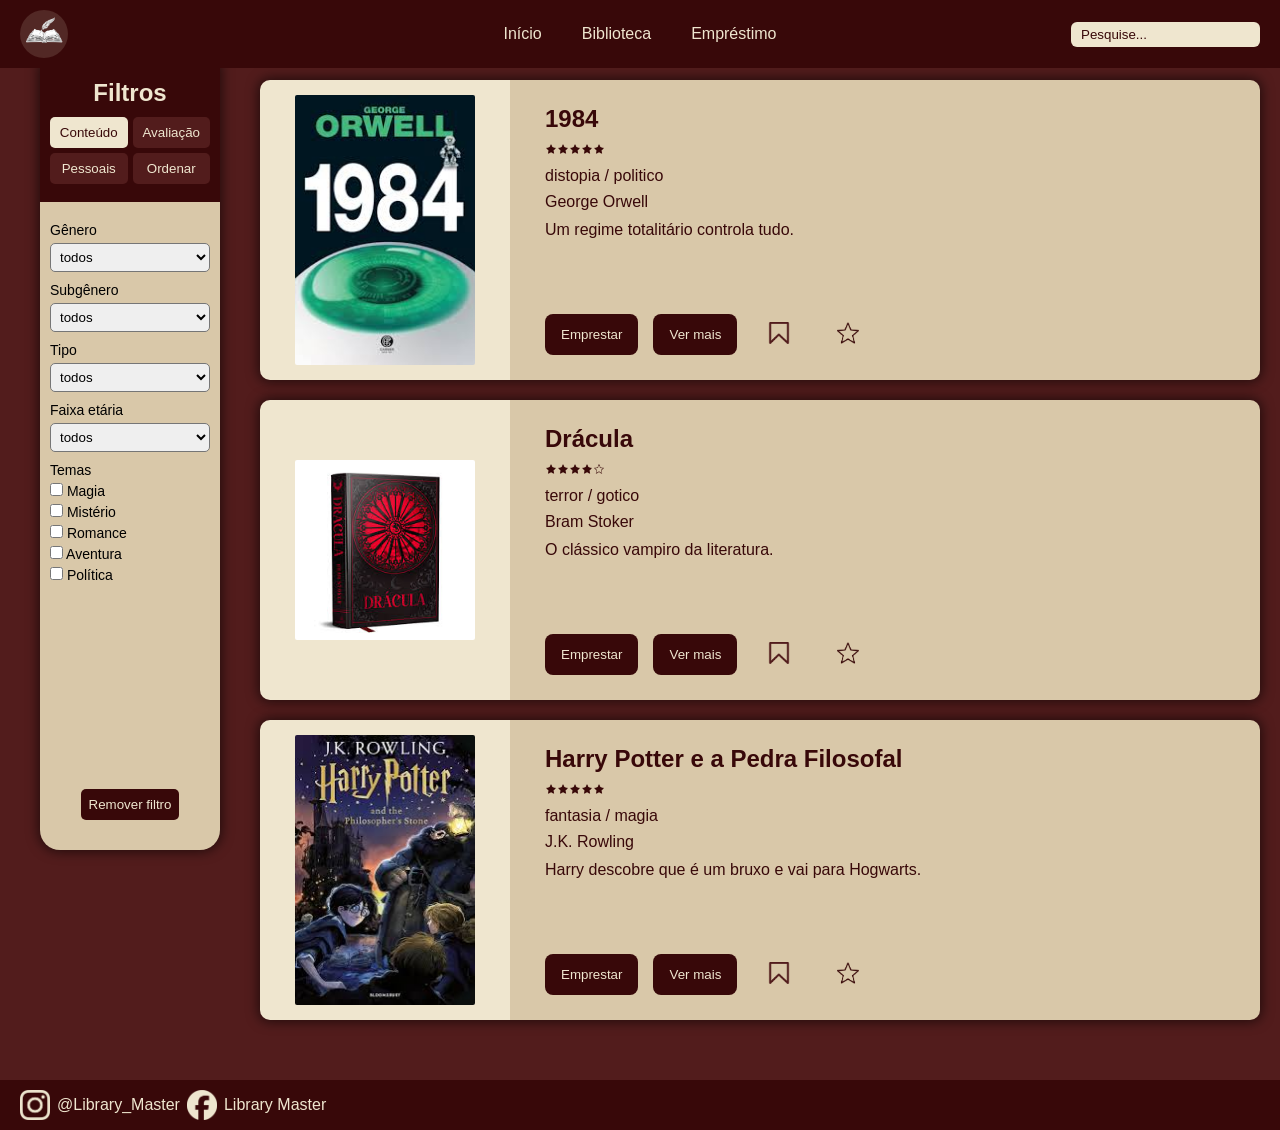
==== commit 84826967: "ajeitado" ====
--- a/biblioteca.html
+++ b/biblioteca.html
@@ -147,9 +147,7 @@
         </div>
       </aside>
 
-      <section id="book">
-        <!-- div do botão ver mais -->
-      </section>
+      <section id="book"> </section>
       <div class="vm hidden">
         <div class="espacovm"></div>
       </div>
@@ -234,9 +232,6 @@
       </div>
     </footer>
 
-    <script src="JS/livros.js"></script>
-    <script src="JS/storage.js"></script>
-    <script src="JS/modal.js"></script>
-    <script src="JS/biblioteca.js"></script>
+    <script src="JS/script.js"></script>
   </body>
 </html>
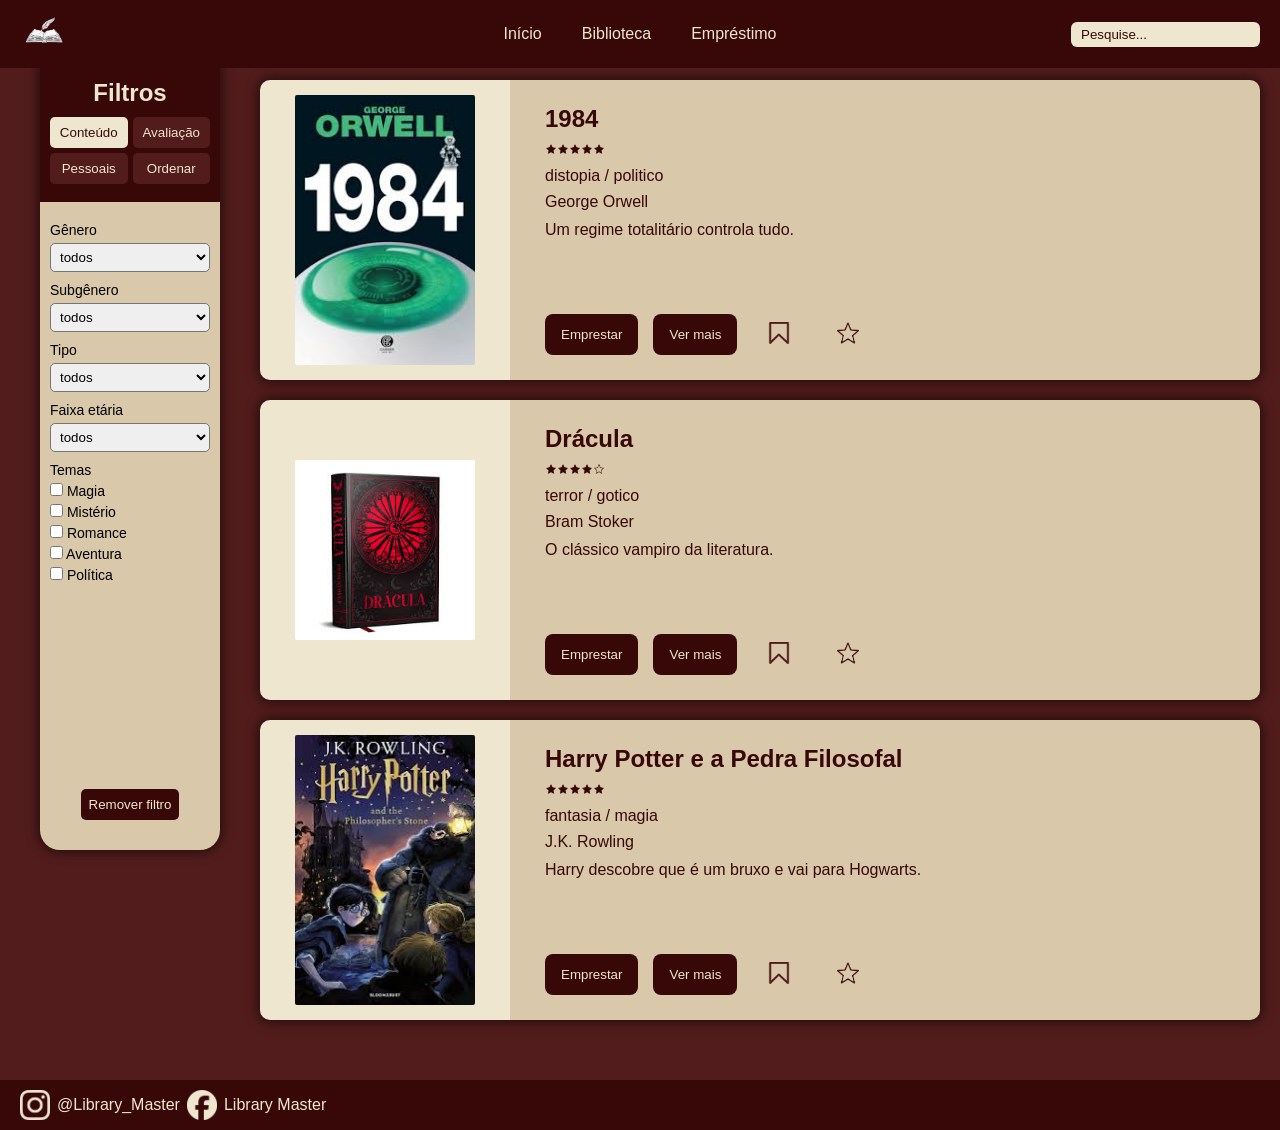
==== commit 18924166: "obrigado chat" ====
--- a/biblioteca.html
+++ b/biblioteca.html
@@ -151,70 +151,74 @@
       <div class="vm hidden">
         <div class="espacovm"></div>
       </div>
+
       <button id="add-book" class="hidden">+</button>
-      <div class="modal-add-box hidden">
-        <div class="modal-header">
-          <h2>Adicionar Novo Livro</h2>
-          <button id="fecharAdd">&times;</button>
-        </div>
-
-        <div class="form-grid">
-          <div class="field full">
-            <input type="text" id="novoTitulo" placeholder="Título do Livro" />
-          </div>
-
-          <div class="field">
-            <input type="text" id="novoAutor" placeholder="Autor" />
-          </div>
-          <div class="field">
-            <input type="text" id="novaEditora" placeholder="Editora" />
-          </div>
-
-          <div class="field">
-            <input type="text" id="novoGenero" placeholder="Gênero" />
-          </div>
-          <div class="field">
-            <input type="text" id="novoSubgenero" placeholder="Subgênero" />
-          </div>
-
-          <div class="field-triple">
-            <input type="number" id="novoPaginas" placeholder="Páginas" />
-            <input type="text" id="novoAno" placeholder="Ano" />
-            <input type="text" id="novoISBN" placeholder="ISBN" />
-          </div>
-
-          <div class="field">
-            <input type="text" id="novoTipo" placeholder="Tipo (Ex: Série)" />
-          </div>
-          <div class="field">
-            <input type="text" id="novaFaixa" placeholder="Faixa Etária" />
-          </div>
-
-          <div class="field full">
-            <input
-              type="text"
-              id="novoTema"
-              placeholder="Temas (separe por vírgula)"
-            />
-          </div>
-
-          <div class="field full">
-            <textarea
-              id="novaSobre"
-              placeholder="Sinopse / Resumo do livro"
-            ></textarea>
-          </div>
-
-          <div class="field full">
-            <input
-              type="text"
-              id="novaImagem"
-              placeholder="URL da Imagem da Capa"
-            />
-          </div>
-        </div>
-
-        <button id="salvarLivro">Salvar na Biblioteca</button>
+      <div id="modalAdd" class="hidden">
+        <div class="modal-add-box" >
+          <div class="modal-header">
+            <h2>Adicionar Novo Livro</h2>
+            <button id="fecharAdd" >&times;</button>
+          </div>
+  
+          <div class="form-grid">
+            <div class="field full">
+              <input type="text" id="novoTitulo" placeholder="Título do Livro" />
+            </div>
+  
+            <div class="field">
+              <input type="text" id="novoAutor" placeholder="Autor" />
+            </div>
+            <div class="field">
+              <input type="text" id="novaEditora" placeholder="Editora" />
+            </div>
+  
+            <div class="field">
+              <input type="text" id="novoGenero" placeholder="Gênero" />
+            </div>
+            <div class="field">
+              <input type="text" id="novoSubgenero" placeholder="Subgênero" />
+            </div>
+  
+            <div class="field-triple">
+              <input type="number" id="novoPaginas" placeholder="Páginas" />
+              <input type="text" id="novoAno" placeholder="Ano" />
+              <input type="text" id="novoISBN" placeholder="ISBN" />
+            </div>
+  
+            <div class="field">
+              <input type="text" id="novoTipo" placeholder="Tipo (Ex: Série)" />
+            </div>
+            <div class="field">
+              <input type="text" id="novaFaixa" placeholder="Faixa Etária" />
+            </div>
+  
+            <div class="field full">
+              <input
+                type="text"
+                id="novoTema"
+                placeholder="Temas (separe por vírgula)"
+              />
+            </div>
+  
+            <div class="field full">
+              <textarea
+                id="novaSobre"
+                placeholder="Sinopse / Resumo do livro"
+              ></textarea>
+            </div>
+  
+            <div class="field full">
+              <input
+                type="text"
+                id="novaImagem"
+                placeholder="URL da Imagem da Capa"
+              />
+            </div>
+          </div>
+  
+          <button id="salvarLivro">Salvar na Biblioteca</button>
+        </div>
+
       </div>
     </main>
     <footer id="rod">
@@ -231,7 +235,13 @@
         <p>Library Master</p>
       </div>
     </footer>
-
-    <script src="JS/script.js"></script>
+    
+    <script src="JS/biblioteca.js"></script>
+    <script src="JS/login.js"></script>
+    <script src="JS/livros.js"></script>
+    <script src="JS/ui.js"></script>
+    <script src="JS/modal.js"></script>
+    <script src="JS/storage.js"></script>
+    <script src="JS/main.js"></script>
   </body>
 </html>
--- a/estilo/hotbar.css
+++ b/estilo/hotbar.css
@@ -16,9 +16,6 @@
 #lgesp {
   width: 48px;
   height: 48px;
-
-  background-color: #efe6cf24;
-  border-radius: 100%;
 
   display: flex;
   flex-direction: column;
--- a/estilo/style.css
+++ b/estilo/style.css
@@ -69,6 +69,15 @@
   color: var(--cor3);
 }
 
+#poscad {
+  margin-bottom: 80px;
+}
+#poscad h2 {
+  color: var(--cor3);
+  font-size: 48px; /* Tamanho maior como na imagem */
+  font-weight: normal;
+  margin-bottom: 25px;
+}
 /*Area de estilo do login*/
 #areacad {
   height: 100vh;
@@ -143,4 +152,4 @@
   left: 50%;
   transform: translateX(-50%);
   width: 200px;
-}
+}
--- a/estilo/bib_style.css
+++ b/estilo/bib_style.css
@@ -254,6 +254,8 @@
   width: 22px;
 }
 
+
+
 /*conteiner do ver mais*/
 .vm {
   position: fixed;
@@ -541,10 +543,13 @@
 
   font-size: 20px;
 
-  background: crimson;
-  color: white;
-}
+  background: var(--cor2);
+}
+.remover-livro img{
+  width: 20px;
+}
+
 
 .hidden {
-  display: none;
-}
+  display: none !important;
+}
